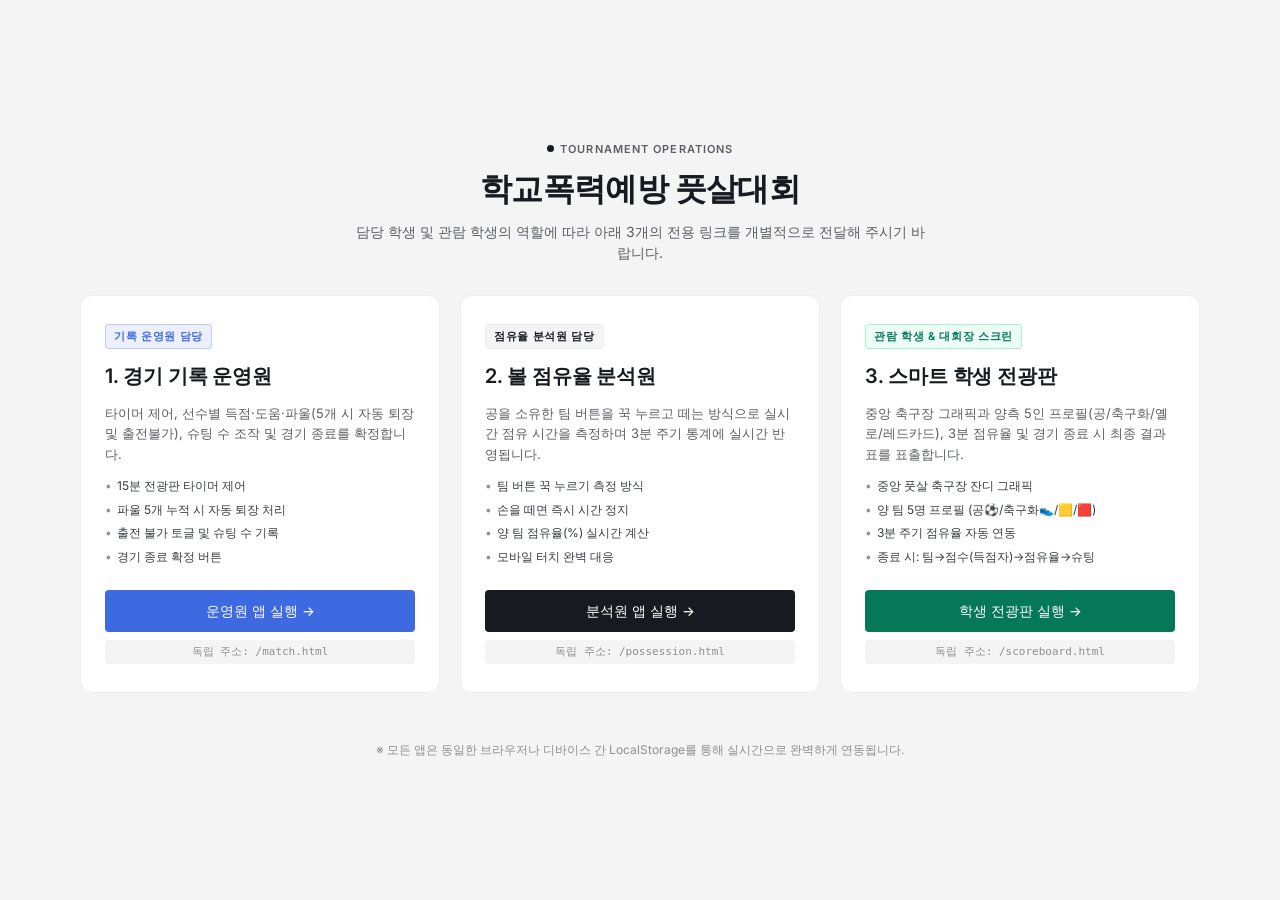
==== index.html @ 3877da29 "feat: 학생 전광판(중앙 축구장, 5인 프로필, 공/축구화/옐로/레드카드, 3분 점유율, 경기종료 순서별 결과표) 및 운영판 퇴장/출전불가/슈팅 구현" ====
<!DOCTYPE html>
<html lang="ko">
<head>
  <meta charset="UTF-8">
  <meta name="viewport" content="width=device-width, initial-scale=1.0, maximum-scale=1.0, user-scalable=no">
  <title>학교폭력예방 풋살대회 | 운영 포털</title>
  <meta name="description" content="학교폭력예방 풋살대회 운영 포털 - 경기 기록 운영원, 볼 점유율 분석원, 학생 전광판">
  <link rel="preconnect" href="https://fonts.googleapis.com">
  <link rel="preconnect" href="https://fonts.gstatic.com" crossorigin>
  <link href="https://fonts.googleapis.com/css2?family=Inter:wght@400;500;600;700&display=swap" rel="stylesheet">
  <style>
    :root {
      --tesla-white: #ffffff;
      --tesla-light-ash: #f4f4f4;
      --tesla-cloud-gray: #eeeeee;
      --tesla-pale-silver: #d0d1d2;
      --tesla-silver-fog: #8e8e8e;
      --tesla-pewter: #5c5e62;
      --tesla-graphite: #393c41;
      --tesla-carbon-dark: #171a20;
      --tesla-blue: #3e6ae1;
      --tesla-blue-hover: #2e55bd;
      --font-sans: 'Inter', -apple-system, BlinkMacSystemFont, "Segoe UI", Roboto, sans-serif;
      --radius-btn: 4px;
      --radius-panel: 12px;
      --tesla-transition: all 0.33s cubic-bezier(0.5, 0, 0, 0.75);
    }

    *, *::before, *::after {
      box-sizing: border-box;
      margin: 0;
      padding: 0;
    }

    body {
      font-family: var(--font-sans);
      background-color: var(--tesla-light-ash);
      color: var(--tesla-graphite);
      min-height: 100vh;
      display: flex;
      flex-direction: column;
      align-items: center;
      justify-content: center;
      padding: 1.5rem;
      line-height: 1.5;
    }

    .portal-container {
      width: 100%;
      max-width: 1120px;
      display: flex;
      flex-direction: column;
      gap: 2rem;
    }

    .portal-header {
      text-align: center;
      display: flex;
      flex-direction: column;
      align-items: center;
      gap: 0.5rem;
    }

    .brand-badge {
      display: inline-flex;
      align-items: center;
      gap: 0.4rem;
      font-size: 11px;
      font-weight: 600;
      letter-spacing: 0.1em;
      color: var(--tesla-pewter);
      text-transform: uppercase;
    }

    .live-dot {
      width: 7px;
      height: 7px;
      border-radius: 50%;
      background-color: var(--tesla-carbon-dark);
    }

    .portal-title {
      font-size: 32px;
      font-weight: 600;
      color: var(--tesla-carbon-dark);
      letter-spacing: -0.02em;
    }

    .portal-subtitle {
      font-size: 14px;
      color: var(--tesla-pewter);
      max-width: 580px;
    }

    /* 3단 독립 앱 선택 카드 그리드 */
    .app-cards-grid {
      display: grid;
      grid-template-columns: repeat(3, 1fr);
      gap: 1.25rem;
    }

    @media (max-width: 900px) {
      .app-cards-grid {
        grid-template-columns: 1fr;
        gap: 1rem;
      }
    }

    .app-card {
      background: var(--tesla-white);
      border: 1px solid var(--tesla-cloud-gray);
      border-radius: var(--radius-panel);
      padding: 1.75rem 1.5rem;
      display: flex;
      flex-direction: column;
      justify-content: space-between;
      gap: 1.5rem;
      text-decoration: none;
      color: inherit;
      transition: var(--tesla-transition);
    }

    .app-card:hover {
      border-color: var(--tesla-pale-silver);
      transform: translateY(-3px);
      box-shadow: 0 10px 24px rgba(0, 0, 0, 0.05);
    }

    .app-card-top {
      display: flex;
      flex-direction: column;
      gap: 0.75rem;
    }

    .app-role-pill {
      align-self: flex-start;
      font-size: 11px;
      font-weight: 600;
      letter-spacing: 0.06em;
      padding: 3px 8px;
      border-radius: var(--radius-btn);
      text-transform: uppercase;
    }

    .card-match .app-role-pill {
      background: rgba(62, 106, 225, 0.1);
      color: var(--tesla-blue);
      border: 1px solid rgba(62, 106, 225, 0.25);
    }

    .card-possession .app-role-pill {
      background: var(--tesla-light-ash);
      color: var(--tesla-carbon-dark);
      border: 1px solid var(--tesla-cloud-gray);
    }

    .card-scoreboard .app-role-pill {
      background: #ecfdf5;
      color: #047857;
      border: 1px solid #a7f3d0;
    }

    .app-card-title {
      font-size: 20px;
      font-weight: 600;
      color: var(--tesla-carbon-dark);
      letter-spacing: -0.01em;
    }

    .app-card-desc {
      font-size: 13px;
      color: var(--tesla-pewter);
      line-height: 1.6;
    }

    .app-features-list {
      list-style: none;
      display: flex;
      flex-direction: column;
      gap: 0.35rem;
      font-size: 12px;
      color: var(--tesla-graphite);
    }

    .app-features-list li::before {
      content: "•";
      color: var(--tesla-silver-fog);
      display: inline-block;
      width: 1em;
    }

    .app-card-bottom {
      display: flex;
      flex-direction: column;
      gap: 0.5rem;
    }

    .btn-enter-app {
      width: 100%;
      height: 42px;
      display: flex;
      align-items: center;
      justify-content: center;
      gap: 0.4rem;
      border-radius: var(--radius-btn);
      font-size: 13.5px;
      font-weight: 500;
      transition: var(--tesla-transition);
      cursor: pointer;
    }

    .card-match .btn-enter-app {
      background: var(--tesla-blue);
      color: var(--tesla-white);
    }
    .card-match:hover .btn-enter-app { background: var(--tesla-blue-hover); }

    .card-possession .btn-enter-app {
      background: var(--tesla-carbon-dark);
      color: var(--tesla-white);
    }
    .card-possession:hover .btn-enter-app { background: #000000; }

    .card-scoreboard .btn-enter-app {
      background: #047857;
      color: var(--tesla-white);
    }
    .card-scoreboard:hover .btn-enter-app { background: #065f46; }

    .url-chip {
      font-size: 11px;
      font-family: monospace;
      color: var(--tesla-silver-fog);
      text-align: center;
      background: var(--tesla-light-ash);
      padding: 4px 8px;
      border-radius: var(--radius-btn);
    }

    .portal-footer {
      text-align: center;
      font-size: 12px;
      color: var(--tesla-silver-fog);
      margin-top: 1rem;
    }
  </style>
</head>
<body>
  <div class="portal-container">
    <header class="portal-header">
      <div class="brand-badge">
        <span class="live-dot"></span>
        <span>TOURNAMENT OPERATIONS</span>
      </div>
      <h1 class="portal-title">학교폭력예방 풋살대회</h1>
      <p class="portal-subtitle">담당 학생 및 관람 학생의 역할에 따라 아래 3개의 전용 링크를 개별적으로 전달해 주시기 바랍니다.</p>
    </header>

    <main class="app-cards-grid">
      <!-- 1. 경기 기록 운영원 앱 -->
      <a href="match.html" class="app-card card-match">
        <div class="app-card-top">
          <span class="app-role-pill">기록 운영원 담당</span>
          <h2 class="app-card-title">1. 경기 기록 운영원</h2>
          <p class="app-card-desc">타이머 제어, 선수별 득점·도움·파울(5개 시 자동 퇴장 및 출전불가), 슈팅 수 조작 및 경기 종료를 확정합니다.</p>
          <ul class="app-features-list">
            <li>15분 전광판 타이머 제어</li>
            <li>파울 5개 누적 시 자동 퇴장 처리</li>
            <li>출전 불가 토글 및 슈팅 수 기록</li>
            <li>경기 종료 확정 버튼</li>
          </ul>
        </div>
        <div class="app-card-bottom">
          <div class="btn-enter-app">운영원 앱 실행 →</div>
          <span class="url-chip">독립 주소: /match.html</span>
        </div>
      </a>

      <!-- 2. 볼 점유율 분석원 앱 -->
      <a href="possession.html" class="app-card card-possession">
        <div class="app-card-top">
          <span class="app-role-pill">점유율 분석원 담당</span>
          <h2 class="app-card-title">2. 볼 점유율 분석원</h2>
          <p class="app-card-desc">공을 소유한 팀 버튼을 꾹 누르고 떼는 방식으로 실시간 점유 시간을 측정하며 3분 주기 통계에 실시간 반영됩니다.</p>
          <ul class="app-features-list">
            <li>팀 버튼 꾹 누르기 측정 방식</li>
            <li>손을 떼면 즉시 시간 정지</li>
            <li>양 팀 점유율(%) 실시간 계산</li>
            <li>모바일 터치 완벽 대응</li>
          </ul>
        </div>
        <div class="app-card-bottom">
          <div class="btn-enter-app">분석원 앱 실행 →</div>
          <span class="url-chip">독립 주소: /possession.html</span>
        </div>
      </a>

      <!-- 3. 스마트 학생 전광판 (신규!) -->
      <a href="scoreboard.html" class="app-card card-scoreboard">
        <div class="app-card-top">
          <span class="app-role-pill">관람 학생 & 대회장 스크린</span>
          <h2 class="app-card-title">3. 스마트 학생 전광판</h2>
          <p class="app-card-desc">중앙 축구장 그래픽과 양측 5인 프로필(공/축구화/옐로/레드카드), 3분 점유율 및 경기 종료 시 최종 결과표를 표출합니다.</p>
          <ul class="app-features-list">
            <li>중앙 풋살 축구장 잔디 그래픽</li>
            <li>양 팀 5명 프로필 (공⚽/축구화👟/🟨/🟥)</li>
            <li>3분 주기 점유율 자동 연동</li>
            <li>종료 시: 팀→점수(득점자)→점유율→슈팅</li>
          </ul>
        </div>
        <div class="app-card-bottom">
          <div class="btn-enter-app">학생 전광판 실행 →</div>
          <span class="url-chip">독립 주소: /scoreboard.html</span>
        </div>
      </a>
    </main>

    <footer class="portal-footer">
      <p>※ 모든 앱은 동일한 브라우저나 디바이스 간 LocalStorage를 통해 실시간으로 완벽하게 연동됩니다.</p>
    </footer>
  </div>
</body>
</html>
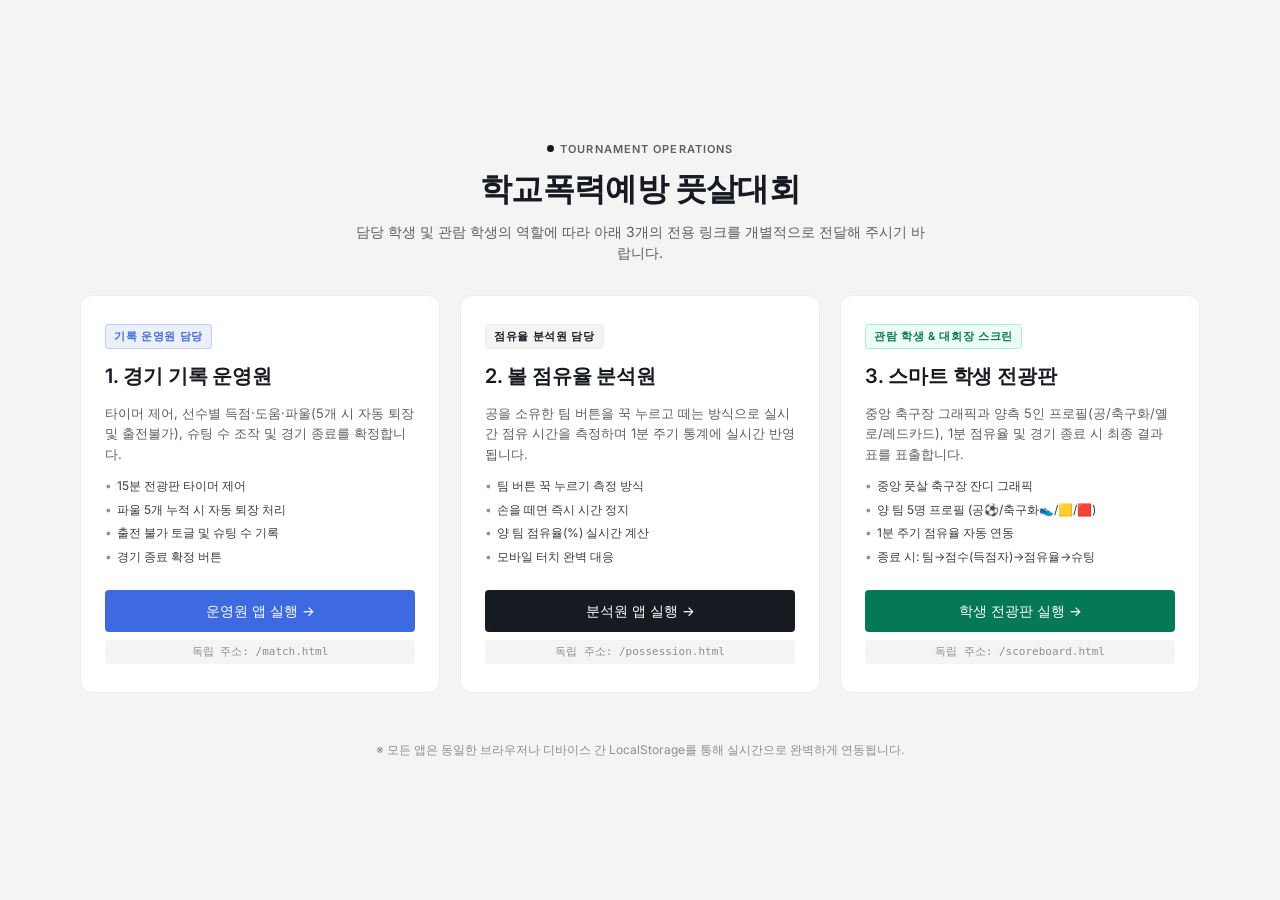
==== commit 5548d3cb: "feat: real-time 3-way synchronization via BroadcastChannel & 1-minute interval possession" ====
--- a/index.html
+++ b/index.html
@@ -281,7 +281,7 @@
         <div class="app-card-top">
           <span class="app-role-pill">점유율 분석원 담당</span>
           <h2 class="app-card-title">2. 볼 점유율 분석원</h2>
-          <p class="app-card-desc">공을 소유한 팀 버튼을 꾹 누르고 떼는 방식으로 실시간 점유 시간을 측정하며 3분 주기 통계에 실시간 반영됩니다.</p>
+          <p class="app-card-desc">공을 소유한 팀 버튼을 꾹 누르고 떼는 방식으로 실시간 점유 시간을 측정하며 1분 주기 통계에 실시간 반영됩니다.</p>
           <ul class="app-features-list">
             <li>팀 버튼 꾹 누르기 측정 방식</li>
             <li>손을 떼면 즉시 시간 정지</li>
@@ -300,11 +300,11 @@
         <div class="app-card-top">
           <span class="app-role-pill">관람 학생 & 대회장 스크린</span>
           <h2 class="app-card-title">3. 스마트 학생 전광판</h2>
-          <p class="app-card-desc">중앙 축구장 그래픽과 양측 5인 프로필(공/축구화/옐로/레드카드), 3분 점유율 및 경기 종료 시 최종 결과표를 표출합니다.</p>
+          <p class="app-card-desc">중앙 축구장 그래픽과 양측 5인 프로필(공/축구화/옐로/레드카드), 1분 점유율 및 경기 종료 시 최종 결과표를 표출합니다.</p>
           <ul class="app-features-list">
             <li>중앙 풋살 축구장 잔디 그래픽</li>
             <li>양 팀 5명 프로필 (공⚽/축구화👟/🟨/🟥)</li>
-            <li>3분 주기 점유율 자동 연동</li>
+            <li>1분 주기 점유율 자동 연동</li>
             <li>종료 시: 팀→점수(득점자)→점유율→슈팅</li>
           </ul>
         </div>
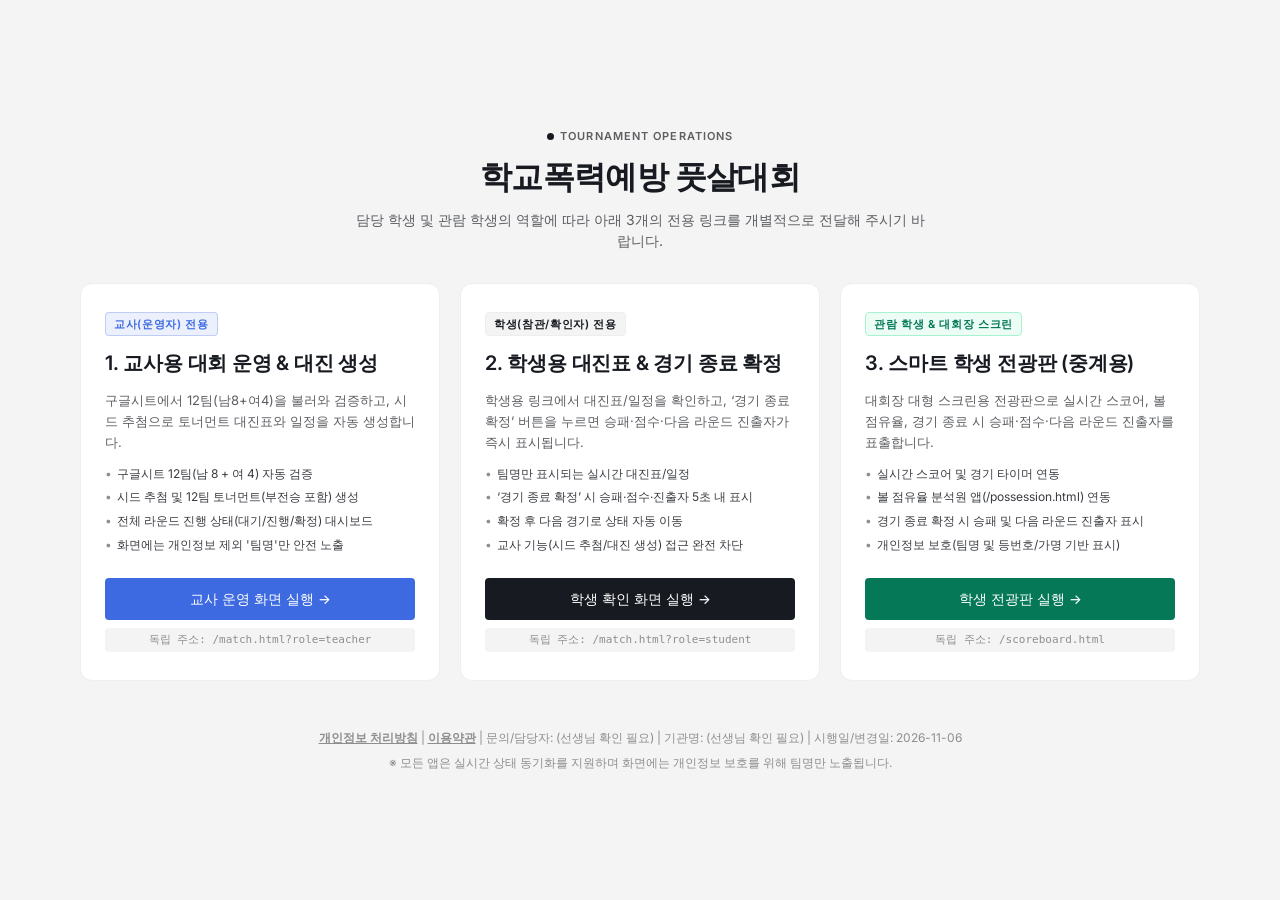
==== commit 288efd23: "feat: 12팀(남8+여4) 토너먼트 대진/일정 자동 생성 및 경기 종료 확정(승패·점수·다음 라운드 진출자) 기능 추가" ====
--- a/index.html
+++ b/index.html
@@ -257,55 +257,55 @@
     </header>
 
     <main class="app-cards-grid">
-      <!-- 1. 경기 기록 운영원 앱 -->
-      <a href="match.html" class="app-card card-match">
+      <!-- 1. 교사용 대회 운영 콘솔 -->
+      <a href="match.html?role=teacher" class="app-card card-match">
         <div class="app-card-top">
-          <span class="app-role-pill">기록 운영원 담당</span>
-          <h2 class="app-card-title">1. 경기 기록 운영원</h2>
-          <p class="app-card-desc">타이머 제어, 선수별 득점·도움·파울(5개 시 자동 퇴장 및 출전불가), 슈팅 수 조작 및 경기 종료를 확정합니다.</p>
+          <span class="app-role-pill">교사(운영자) 전용</span>
+          <h2 class="app-card-title">1. 교사용 대회 운영 &amp; 대진 생성</h2>
+          <p class="app-card-desc">구글시트에서 12팀(남8+여4)을 불러와 검증하고, 시드 추첨으로 토너먼트 대진표와 일정을 자동 생성합니다.</p>
           <ul class="app-features-list">
-            <li>15분 전광판 타이머 제어</li>
-            <li>파울 5개 누적 시 자동 퇴장 처리</li>
-            <li>출전 불가 토글 및 슈팅 수 기록</li>
-            <li>경기 종료 확정 버튼</li>
+            <li>구글시트 12팀(남 8 + 여 4) 자동 검증</li>
+            <li>시드 추첨 및 12팀 토너먼트(부전승 포함) 생성</li>
+            <li>전체 라운드 진행 상태(대기/진행/확정) 대시보드</li>
+            <li>화면에는 개인정보 제외 '팀명'만 안전 노출</li>
           </ul>
         </div>
         <div class="app-card-bottom">
-          <div class="btn-enter-app">운영원 앱 실행 →</div>
-          <span class="url-chip">독립 주소: /match.html</span>
+          <div class="btn-enter-app">교사 운영 화면 실행 →</div>
+          <span class="url-chip">독립 주소: /match.html?role=teacher</span>
         </div>
       </a>
 
-      <!-- 2. 볼 점유율 분석원 앱 -->
-      <a href="possession.html" class="app-card card-possession">
+      <!-- 2. 학생용 결과 확인 & 경기 종료 확정 링크 -->
+      <a href="match.html?role=student" class="app-card card-possession">
         <div class="app-card-top">
-          <span class="app-role-pill">점유율 분석원 담당</span>
-          <h2 class="app-card-title">2. 볼 점유율 분석원</h2>
-          <p class="app-card-desc">공을 소유한 팀 버튼을 꾹 누르고 떼는 방식으로 실시간 점유 시간을 측정하며 1분 주기 통계에 실시간 반영됩니다.</p>
+          <span class="app-role-pill">학생(참관/확인자) 전용</span>
+          <h2 class="app-card-title">2. 학생용 대진표 &amp; 경기 종료 확정</h2>
+          <p class="app-card-desc">학생용 링크에서 대진표/일정을 확인하고, ‘경기 종료 확정’ 버튼을 누르면 승패·점수·다음 라운드 진출자가 즉시 표시됩니다.</p>
           <ul class="app-features-list">
-            <li>팀 버튼 꾹 누르기 측정 방식</li>
-            <li>손을 떼면 즉시 시간 정지</li>
-            <li>양 팀 점유율(%) 실시간 계산</li>
-            <li>모바일 터치 완벽 대응</li>
+            <li>팀명만 표시되는 실시간 대진표/일정</li>
+            <li>‘경기 종료 확정’ 시 승패·점수·진출자 5초 내 표시</li>
+            <li>확정 후 다음 경기로 상태 자동 이동</li>
+            <li>교사 기능(시드 추첨/대진 생성) 접근 완전 차단</li>
           </ul>
         </div>
         <div class="app-card-bottom">
-          <div class="btn-enter-app">분석원 앱 실행 →</div>
-          <span class="url-chip">독립 주소: /possession.html</span>
+          <div class="btn-enter-app">학생 확인 화면 실행 →</div>
+          <span class="url-chip">독립 주소: /match.html?role=student</span>
         </div>
       </a>
 
-      <!-- 3. 스마트 학생 전광판 (신규!) -->
+      <!-- 3. 스마트 학생 전광판 -->
       <a href="scoreboard.html" class="app-card card-scoreboard">
         <div class="app-card-top">
-          <span class="app-role-pill">관람 학생 & 대회장 스크린</span>
-          <h2 class="app-card-title">3. 스마트 학생 전광판</h2>
-          <p class="app-card-desc">중앙 축구장 그래픽과 양측 5인 프로필(공/축구화/옐로/레드카드), 1분 점유율 및 경기 종료 시 최종 결과표를 표출합니다.</p>
+          <span class="app-role-pill">관람 학생 &amp; 대회장 스크린</span>
+          <h2 class="app-card-title">3. 스마트 학생 전광판 (중계용)</h2>
+          <p class="app-card-desc">대회장 대형 스크린용 전광판으로 실시간 스코어, 볼 점유율, 경기 종료 시 승패·점수·다음 라운드 진출자를 표출합니다.</p>
           <ul class="app-features-list">
-            <li>중앙 풋살 축구장 잔디 그래픽</li>
-            <li>양 팀 5명 프로필 (공⚽/축구화👟/🟨/🟥)</li>
-            <li>1분 주기 점유율 자동 연동</li>
-            <li>종료 시: 팀→점수(득점자)→점유율→슈팅</li>
+            <li>실시간 스코어 및 경기 타이머 연동</li>
+            <li>볼 점유율 분석원 앱(/possession.html) 연동</li>
+            <li>경기 종료 확정 시 승패 및 다음 라운드 진출자 표시</li>
+            <li>개인정보 보호(팀명 및 등번호/가명 기반 표시)</li>
           </ul>
         </div>
         <div class="app-card-bottom">
@@ -316,7 +316,14 @@
     </main>
 
     <footer class="portal-footer">
-      <p>※ 모든 앱은 동일한 브라우저나 디바이스 간 LocalStorage를 통해 실시간으로 완벽하게 연동됩니다.</p>
+      <div style="margin-bottom: 0.4rem;">
+        <a href="PRIVACY_POLICY.md" style="color:inherit; font-weight:600;">개인정보 처리방침</a> |
+        <a href="TERMS_OF_SERVICE.md" style="color:inherit; font-weight:600;">이용약관</a> |
+        <span>문의/담당자: (선생님 확인 필요)</span> |
+        <span>기관명: (선생님 확인 필요)</span> |
+        <span>시행일/변경일: 2026-11-06</span>
+      </div>
+      <p>※ 모든 앱은 실시간 상태 동기화를 지원하며 화면에는 개인정보 보호를 위해 팀명만 노출됩니다.</p>
     </footer>
   </div>
 </body>
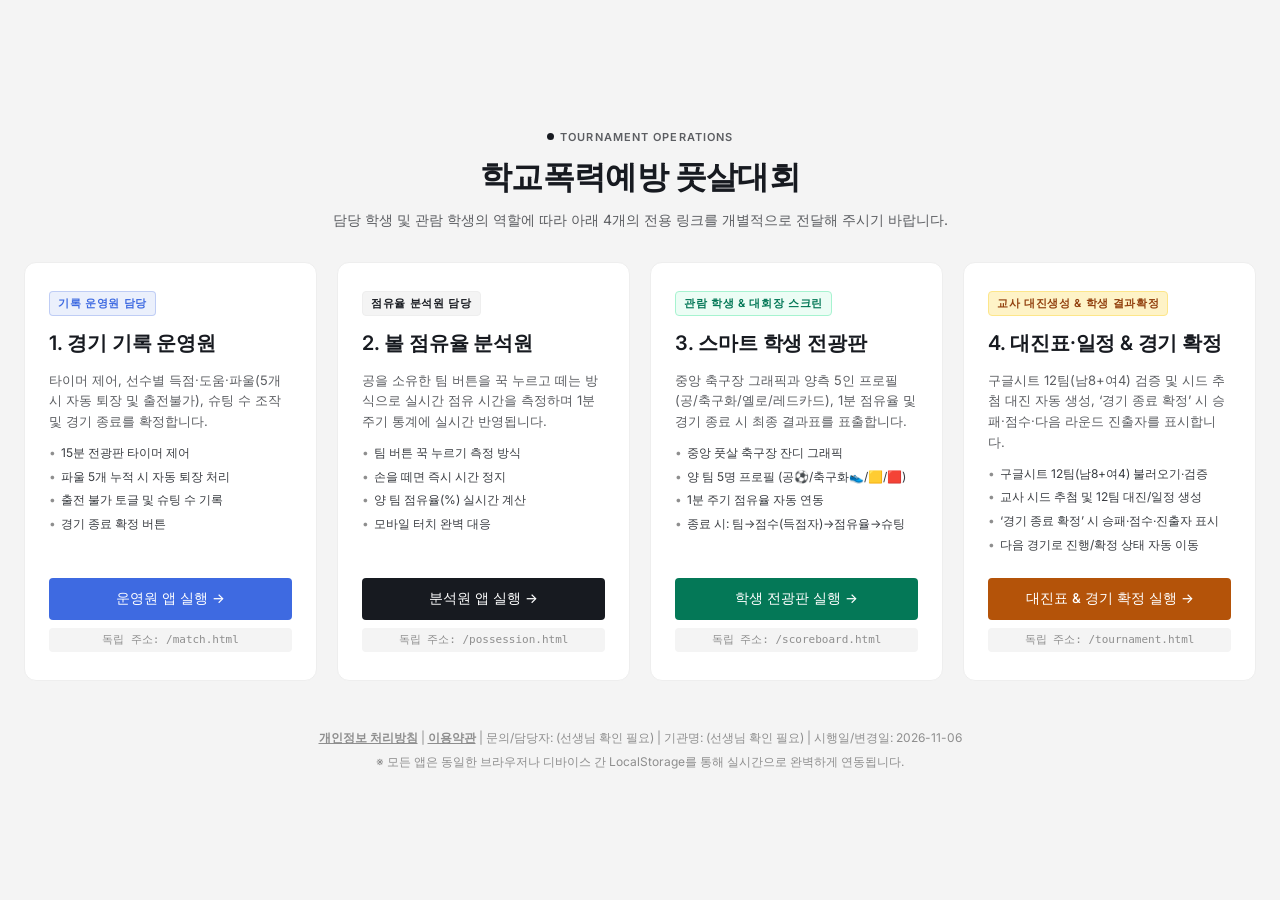
==== commit f2d5ed24: "feat: 기존 3개 앱 원본 유지 및 신규 대진표·일정/경기 확정 페이지(tournament.html) 별도 추가" ====
--- a/index.html
+++ b/index.html
@@ -4,7 +4,7 @@
   <meta charset="UTF-8">
   <meta name="viewport" content="width=device-width, initial-scale=1.0, maximum-scale=1.0, user-scalable=no">
   <title>학교폭력예방 풋살대회 | 운영 포털</title>
-  <meta name="description" content="학교폭력예방 풋살대회 운영 포털 - 경기 기록 운영원, 볼 점유율 분석원, 학생 전광판">
+  <meta name="description" content="학교폭력예방 풋살대회 운영 포털 - 경기 기록 운영원, 볼 점유율 분석원, 학생 전광판, 토너먼트 대진표·일정 및 경기 확정">
   <link rel="preconnect" href="https://fonts.googleapis.com">
   <link rel="preconnect" href="https://fonts.gstatic.com" crossorigin>
   <link href="https://fonts.googleapis.com/css2?family=Inter:wght@400;500;600;700&display=swap" rel="stylesheet">
@@ -47,7 +47,7 @@
 
     .portal-container {
       width: 100%;
-      max-width: 1120px;
+      max-width: 1280px;
       display: flex;
       flex-direction: column;
       gap: 2rem;
@@ -89,17 +89,23 @@
     .portal-subtitle {
       font-size: 14px;
       color: var(--tesla-pewter);
-      max-width: 580px;
-    }
-
-    /* 3단 독립 앱 선택 카드 그리드 */
+      max-width: 640px;
+    }
+
+    /* 4단 독립 앱 선택 카드 그리드 */
     .app-cards-grid {
       display: grid;
-      grid-template-columns: repeat(3, 1fr);
+      grid-template-columns: repeat(4, 1fr);
       gap: 1.25rem;
     }
 
-    @media (max-width: 900px) {
+    @media (max-width: 1100px) {
+      .app-cards-grid {
+        grid-template-columns: repeat(2, 1fr);
+      }
+    }
+
+    @media (max-width: 680px) {
       .app-cards-grid {
         grid-template-columns: 1fr;
         gap: 1rem;
@@ -160,6 +166,12 @@
       border: 1px solid #a7f3d0;
     }
 
+    .card-tournament .app-role-pill {
+      background: #fef3c7;
+      color: #92400e;
+      border: 1px solid #fde68a;
+    }
+
     .app-card-title {
       font-size: 20px;
       font-weight: 600;
@@ -226,6 +238,12 @@
       color: var(--tesla-white);
     }
     .card-scoreboard:hover .btn-enter-app { background: #065f46; }
+
+    .card-tournament .btn-enter-app {
+      background: #b45309;
+      color: var(--tesla-white);
+    }
+    .card-tournament:hover .btn-enter-app { background: #92400e; }
 
     .url-chip {
       font-size: 11px;
@@ -253,64 +271,83 @@
         <span>TOURNAMENT OPERATIONS</span>
       </div>
       <h1 class="portal-title">학교폭력예방 풋살대회</h1>
-      <p class="portal-subtitle">담당 학생 및 관람 학생의 역할에 따라 아래 3개의 전용 링크를 개별적으로 전달해 주시기 바랍니다.</p>
+      <p class="portal-subtitle">담당 학생 및 관람 학생의 역할에 따라 아래 4개의 전용 링크를 개별적으로 전달해 주시기 바랍니다.</p>
     </header>
 
     <main class="app-cards-grid">
-      <!-- 1. 교사용 대회 운영 콘솔 -->
-      <a href="match.html?role=teacher" class="app-card card-match">
+      <!-- 1. 경기 기록 운영원 앱 (기존 그대로 유지) -->
+      <a href="match.html" class="app-card card-match">
         <div class="app-card-top">
-          <span class="app-role-pill">교사(운영자) 전용</span>
-          <h2 class="app-card-title">1. 교사용 대회 운영 &amp; 대진 생성</h2>
-          <p class="app-card-desc">구글시트에서 12팀(남8+여4)을 불러와 검증하고, 시드 추첨으로 토너먼트 대진표와 일정을 자동 생성합니다.</p>
+          <span class="app-role-pill">기록 운영원 담당</span>
+          <h2 class="app-card-title">1. 경기 기록 운영원</h2>
+          <p class="app-card-desc">타이머 제어, 선수별 득점·도움·파울(5개 시 자동 퇴장 및 출전불가), 슈팅 수 조작 및 경기 종료를 확정합니다.</p>
           <ul class="app-features-list">
-            <li>구글시트 12팀(남 8 + 여 4) 자동 검증</li>
-            <li>시드 추첨 및 12팀 토너먼트(부전승 포함) 생성</li>
-            <li>전체 라운드 진행 상태(대기/진행/확정) 대시보드</li>
-            <li>화면에는 개인정보 제외 '팀명'만 안전 노출</li>
+            <li>15분 전광판 타이머 제어</li>
+            <li>파울 5개 누적 시 자동 퇴장 처리</li>
+            <li>출전 불가 토글 및 슈팅 수 기록</li>
+            <li>경기 종료 확정 버튼</li>
           </ul>
         </div>
         <div class="app-card-bottom">
-          <div class="btn-enter-app">교사 운영 화면 실행 →</div>
-          <span class="url-chip">독립 주소: /match.html?role=teacher</span>
+          <div class="btn-enter-app">운영원 앱 실행 →</div>
+          <span class="url-chip">독립 주소: /match.html</span>
         </div>
       </a>
 
-      <!-- 2. 학생용 결과 확인 & 경기 종료 확정 링크 -->
-      <a href="match.html?role=student" class="app-card card-possession">
+      <!-- 2. 볼 점유율 분석원 앱 (기존 그대로 유지) -->
+      <a href="possession.html" class="app-card card-possession">
         <div class="app-card-top">
-          <span class="app-role-pill">학생(참관/확인자) 전용</span>
-          <h2 class="app-card-title">2. 학생용 대진표 &amp; 경기 종료 확정</h2>
-          <p class="app-card-desc">학생용 링크에서 대진표/일정을 확인하고, ‘경기 종료 확정’ 버튼을 누르면 승패·점수·다음 라운드 진출자가 즉시 표시됩니다.</p>
+          <span class="app-role-pill">점유율 분석원 담당</span>
+          <h2 class="app-card-title">2. 볼 점유율 분석원</h2>
+          <p class="app-card-desc">공을 소유한 팀 버튼을 꾹 누르고 떼는 방식으로 실시간 점유 시간을 측정하며 1분 주기 통계에 실시간 반영됩니다.</p>
           <ul class="app-features-list">
-            <li>팀명만 표시되는 실시간 대진표/일정</li>
-            <li>‘경기 종료 확정’ 시 승패·점수·진출자 5초 내 표시</li>
-            <li>확정 후 다음 경기로 상태 자동 이동</li>
-            <li>교사 기능(시드 추첨/대진 생성) 접근 완전 차단</li>
+            <li>팀 버튼 꾹 누르기 측정 방식</li>
+            <li>손을 떼면 즉시 시간 정지</li>
+            <li>양 팀 점유율(%) 실시간 계산</li>
+            <li>모바일 터치 완벽 대응</li>
           </ul>
         </div>
         <div class="app-card-bottom">
-          <div class="btn-enter-app">학생 확인 화면 실행 →</div>
-          <span class="url-chip">독립 주소: /match.html?role=student</span>
+          <div class="btn-enter-app">분석원 앱 실행 →</div>
+          <span class="url-chip">독립 주소: /possession.html</span>
         </div>
       </a>
 
-      <!-- 3. 스마트 학생 전광판 -->
+      <!-- 3. 스마트 학생 전광판 (기존 그대로 유지) -->
       <a href="scoreboard.html" class="app-card card-scoreboard">
         <div class="app-card-top">
           <span class="app-role-pill">관람 학생 &amp; 대회장 스크린</span>
-          <h2 class="app-card-title">3. 스마트 학생 전광판 (중계용)</h2>
-          <p class="app-card-desc">대회장 대형 스크린용 전광판으로 실시간 스코어, 볼 점유율, 경기 종료 시 승패·점수·다음 라운드 진출자를 표출합니다.</p>
+          <h2 class="app-card-title">3. 스마트 학생 전광판</h2>
+          <p class="app-card-desc">중앙 축구장 그래픽과 양측 5인 프로필(공/축구화/옐로/레드카드), 1분 점유율 및 경기 종료 시 최종 결과표를 표출합니다.</p>
           <ul class="app-features-list">
-            <li>실시간 스코어 및 경기 타이머 연동</li>
-            <li>볼 점유율 분석원 앱(/possession.html) 연동</li>
-            <li>경기 종료 확정 시 승패 및 다음 라운드 진출자 표시</li>
-            <li>개인정보 보호(팀명 및 등번호/가명 기반 표시)</li>
+            <li>중앙 풋살 축구장 잔디 그래픽</li>
+            <li>양 팀 5명 프로필 (공⚽/축구화👟/🟨/🟥)</li>
+            <li>1분 주기 점유율 자동 연동</li>
+            <li>종료 시: 팀→점수(득점자)→점유율→슈팅</li>
           </ul>
         </div>
         <div class="app-card-bottom">
           <div class="btn-enter-app">학생 전광판 실행 →</div>
           <span class="url-chip">독립 주소: /scoreboard.html</span>
+        </div>
+      </a>
+
+      <!-- 4. 토너먼트 대진표·일정 자동 생성 & 경기 결과 확정 (신규 추가!) -->
+      <a href="tournament.html" class="app-card card-tournament">
+        <div class="app-card-top">
+          <span class="app-role-pill">교사 대진생성 &amp; 학생 결과확정</span>
+          <h2 class="app-card-title">4. 대진표·일정 &amp; 경기 확정</h2>
+          <p class="app-card-desc">구글시트 12팀(남8+여4) 검증 및 시드 추첨 대진 자동 생성, ‘경기 종료 확정’ 시 승패·점수·다음 라운드 진출자를 표시합니다.</p>
+          <ul class="app-features-list">
+            <li>구글시트 12팀(남8+여4) 불러오기·검증</li>
+            <li>교사 시드 추첨 및 12팀 대진/일정 생성</li>
+            <li>‘경기 종료 확정’ 시 승패·점수·진출자 표시</li>
+            <li>다음 경기로 진행/확정 상태 자동 이동</li>
+          </ul>
+        </div>
+        <div class="app-card-bottom">
+          <div class="btn-enter-app">대진표 &amp; 경기 확정 실행 →</div>
+          <span class="url-chip">독립 주소: /tournament.html</span>
         </div>
       </a>
     </main>
@@ -323,7 +360,7 @@
         <span>기관명: (선생님 확인 필요)</span> |
         <span>시행일/변경일: 2026-11-06</span>
       </div>
-      <p>※ 모든 앱은 실시간 상태 동기화를 지원하며 화면에는 개인정보 보호를 위해 팀명만 노출됩니다.</p>
+      <p>※ 모든 앱은 동일한 브라우저나 디바이스 간 LocalStorage를 통해 실시간으로 완벽하게 연동됩니다.</p>
     </footer>
   </div>
 </body>
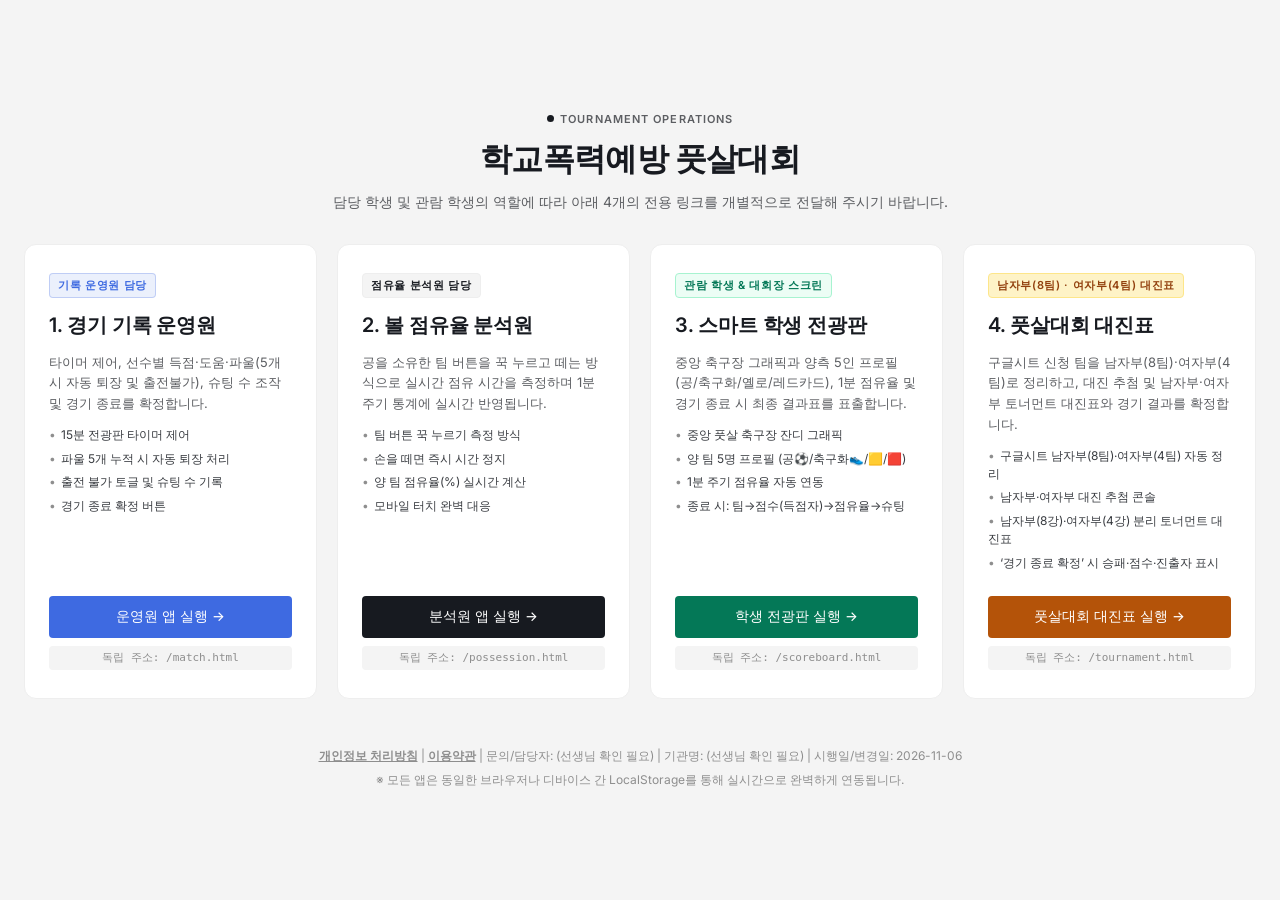
==== commit bb478b51: "feat: 앱 이름 '풋살대회 대진표' 변경, 구글시트 남(8팀)·여(4팀) 정리 보드 및 남·여 분리 토너먼트 대진표 적용" ====
--- a/index.html
+++ b/index.html
@@ -332,21 +332,21 @@
         </div>
       </a>
 
-      <!-- 4. 토너먼트 대진표·일정 자동 생성 & 경기 결과 확정 (신규 추가!) -->
+      <!-- 4. 풋살대회 대진표 (신규 추가!) -->
       <a href="tournament.html" class="app-card card-tournament">
         <div class="app-card-top">
-          <span class="app-role-pill">교사 대진생성 &amp; 학생 결과확정</span>
-          <h2 class="app-card-title">4. 대진표·일정 &amp; 경기 확정</h2>
-          <p class="app-card-desc">구글시트 12팀(남8+여4) 검증 및 시드 추첨 대진 자동 생성, ‘경기 종료 확정’ 시 승패·점수·다음 라운드 진출자를 표시합니다.</p>
+          <span class="app-role-pill">남자부(8팀) · 여자부(4팀) 대진표</span>
+          <h2 class="app-card-title">4. 풋살대회 대진표</h2>
+          <p class="app-card-desc">구글시트 신청 팀을 남자부(8팀)·여자부(4팀)로 정리하고, 대진 추첨 및 남자부·여자부 토너먼트 대진표와 경기 결과를 확정합니다.</p>
           <ul class="app-features-list">
-            <li>구글시트 12팀(남8+여4) 불러오기·검증</li>
-            <li>교사 시드 추첨 및 12팀 대진/일정 생성</li>
+            <li>구글시트 남자부(8팀)·여자부(4팀) 자동 정리</li>
+            <li>남자부·여자부 대진 추첨 콘솔</li>
+            <li>남자부(8강)·여자부(4강) 분리 토너먼트 대진표</li>
             <li>‘경기 종료 확정’ 시 승패·점수·진출자 표시</li>
-            <li>다음 경기로 진행/확정 상태 자동 이동</li>
           </ul>
         </div>
         <div class="app-card-bottom">
-          <div class="btn-enter-app">대진표 &amp; 경기 확정 실행 →</div>
+          <div class="btn-enter-app">풋살대회 대진표 실행 →</div>
           <span class="url-chip">독립 주소: /tournament.html</span>
         </div>
       </a>
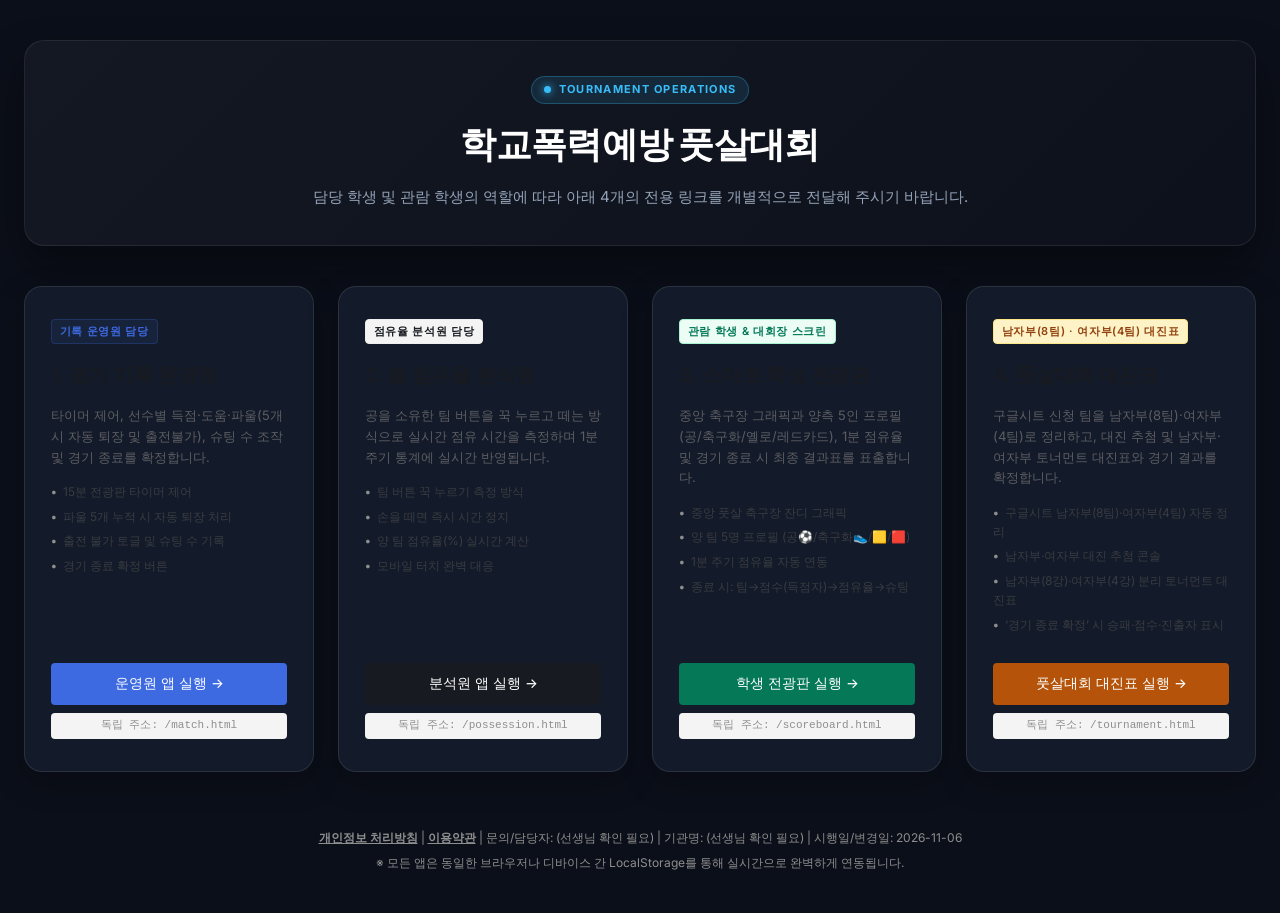
==== commit 9f29167b: "style: apply Impeccable design system to futsal portal and apps" ====
--- a/index.html
+++ b/index.html
@@ -34,23 +34,23 @@
 
     body {
       font-family: var(--font-sans);
-      background-color: var(--tesla-light-ash);
-      color: var(--tesla-graphite);
+      background-color: #0b0f19;
+      color: #e2e8f0;
       min-height: 100vh;
       display: flex;
       flex-direction: column;
       align-items: center;
       justify-content: center;
-      padding: 1.5rem;
-      line-height: 1.5;
+      padding: 2.5rem 1.5rem;
+      line-height: 1.6;
     }
 
     .portal-container {
       width: 100%;
-      max-width: 1280px;
-      display: flex;
-      flex-direction: column;
-      gap: 2rem;
+      max-width: 1360px;
+      display: flex;
+      flex-direction: column;
+      gap: 2.5rem;
     }
 
     .portal-header {
@@ -58,17 +58,26 @@
       display: flex;
       flex-direction: column;
       align-items: center;
-      gap: 0.5rem;
+      gap: 0.75rem;
+      background: linear-gradient(135deg, rgba(255, 255, 255, 0.04) 0%, rgba(255, 255, 255, 0.01) 100%);
+      border: 1px solid rgba(255, 255, 255, 0.08);
+      border-radius: 20px;
+      padding: 2.2rem 1.5rem;
+      box-shadow: 0 20px 40px rgba(0, 0, 0, 0.4);
     }
 
     .brand-badge {
       display: inline-flex;
       align-items: center;
-      gap: 0.4rem;
+      gap: 0.5rem;
       font-size: 11px;
-      font-weight: 600;
-      letter-spacing: 0.1em;
-      color: var(--tesla-pewter);
+      font-weight: 700;
+      letter-spacing: 0.12em;
+      color: #38bdf8;
+      background: rgba(56, 189, 248, 0.12);
+      border: 1px solid rgba(56, 189, 248, 0.28);
+      padding: 4px 12px;
+      border-radius: 999px;
       text-transform: uppercase;
     }
 
@@ -76,30 +85,32 @@
       width: 7px;
       height: 7px;
       border-radius: 50%;
-      background-color: var(--tesla-carbon-dark);
+      background-color: #38bdf8;
+      box-shadow: 0 0 8px #38bdf8;
     }
 
     .portal-title {
-      font-size: 32px;
-      font-weight: 600;
-      color: var(--tesla-carbon-dark);
+      font-size: 36px;
+      font-weight: 800;
+      color: #ffffff;
       letter-spacing: -0.02em;
     }
 
     .portal-subtitle {
-      font-size: 14px;
-      color: var(--tesla-pewter);
-      max-width: 640px;
+      font-size: 15px;
+      color: #94a3b8;
+      max-width: 680px;
+      line-height: 1.6;
     }
 
     /* 4단 독립 앱 선택 카드 그리드 */
     .app-cards-grid {
       display: grid;
       grid-template-columns: repeat(4, 1fr);
-      gap: 1.25rem;
-    }
-
-    @media (max-width: 1100px) {
+      gap: 1.5rem;
+    }
+
+    @media (max-width: 1200px) {
       .app-cards-grid {
         grid-template-columns: repeat(2, 1fr);
       }
@@ -108,34 +119,165 @@
     @media (max-width: 680px) {
       .app-cards-grid {
         grid-template-columns: 1fr;
-        gap: 1rem;
+        gap: 1.25rem;
       }
     }
 
     .app-card {
-      background: var(--tesla-white);
-      border: 1px solid var(--tesla-cloud-gray);
-      border-radius: var(--radius-panel);
-      padding: 1.75rem 1.5rem;
+      background: #131a29;
+      border: 1px solid rgba(255, 255, 255, 0.1);
+      border-radius: 18px;
+      padding: 2rem 1.6rem;
       display: flex;
       flex-direction: column;
       justify-content: space-between;
-      gap: 1.5rem;
+      gap: 1.8rem;
       text-decoration: none;
       color: inherit;
-      transition: var(--tesla-transition);
+      transition: all 0.2s cubic-bezier(0.16, 1, 0.3, 1);
+      box-shadow: 0 10px 30px rgba(0, 0, 0, 0.25);
     }
 
     .app-card:hover {
-      border-color: var(--tesla-pale-silver);
-      transform: translateY(-3px);
-      box-shadow: 0 10px 24px rgba(0, 0, 0, 0.05);
+      border-color: #38bdf8;
+      transform: translateY(-4px);
+      box-shadow: 0 18px 40px rgba(0, 0, 0, 0.45);
     }
 
     .app-card-top {
       display: flex;
       flex-direction: column;
+      gap: 0.9rem;
+    }
+
+    .app-role-pill {
+      align-self: flex-start;
+      font-size: 11px;
+      font-weight: 700;
+      letter-spacing: 0.06em;
+      padding: 4px 10px;
+      border-radius: 6px;
+      text-transform: uppercase;
+    }
+
+    .card-match .app-role-pill {
+      background: rgba(56, 189, 248, 0.15);
+      color: #38bdf8;
+      border: 1px solid rgba(56, 189, 248, 0.3);
+    }
+
+    .card-possession .app-role-pill {
+      background: rgba(148, 163, 184, 0.15);
+      color: #cbd5e1;
+      border: 1px solid rgba(148, 163, 184, 0.3);
+    }
+
+    .card-scoreboard .app-role-pill {
+      background: rgba(16, 185, 129, 0.15);
+      color: #34d399;
+      border: 1px solid rgba(16, 185, 129, 0.3);
+    }
+
+    .card-tournament .app-role-pill {
+      background: rgba(245, 158, 11, 0.15);
+      color: #fbbf24;
+      border: 1px solid rgba(245, 158, 11, 0.3);
+    }
+
+    .app-card-title {
+      font-size: 21px;
+      font-weight: 800;
+      color: #ffffff;
+      letter-spacing: -0.01em;
+    }
+
+    .app-card-desc {
+      font-size: 13.5px;
+      color: #94a3b8;
+      line-height: 1.65;
+    }
+
+    .app-features-list {
+      list-style: none;
+      display: flex;
+      flex-direction: column;
+      gap: 0.45rem;
+      font-size: 12.5px;
+      color: #cbd5e1;
+    }
+
+    .app-features-list li::before {
+      content: "✓";
+      color: #38bdf8;
+      display: inline-block;
+      width: 1.2em;
+      font-weight: bold;
+    }
+
+    .app-card-bottom {
+      display: flex;
+      flex-direction: column;
       gap: 0.75rem;
+    }
+
+    .btn-enter-app {
+      width: 100%;
+      height: 46px;
+      display: flex;
+      align-items: center;
+      justify-content: center;
+      gap: 0.4rem;
+      border-radius: 10px;
+      font-size: 14px;
+      font-weight: 700;
+      transition: all 0.16s ease;
+      cursor: pointer;
+    }
+
+    .card-match .btn-enter-app {
+      background: #2563eb;
+      color: #ffffff;
+    }
+
+    .card-match:hover .btn-enter-app {
+      background: #1d4ed8;
+    }
+
+    .card-possession .btn-enter-app {
+      background: #334155;
+      color: #ffffff;
+    }
+
+    .card-possession:hover .btn-enter-app {
+      background: #1e293b;
+    }
+
+    .card-scoreboard .btn-enter-app {
+      background: #059669;
+      color: #ffffff;
+    }
+
+    .card-scoreboard:hover .btn-enter-app {
+      background: #047857;
+    }
+
+    .card-tournament .btn-enter-app {
+      background: #d97706;
+      color: #ffffff;
+    }
+
+    .card-tournament:hover .btn-enter-app {
+      background: #b45309;
+    }
+
+    .url-chip {
+      font-size: 11px;
+      font-family: 'JetBrains Mono', monospace;
+      color: #64748b;
+      text-align: center;
+      background: rgba(255, 255, 255, 0.04);
+      padding: 5px 8px;
+      border-radius: 6px;
     }
 
     .app-role-pill {
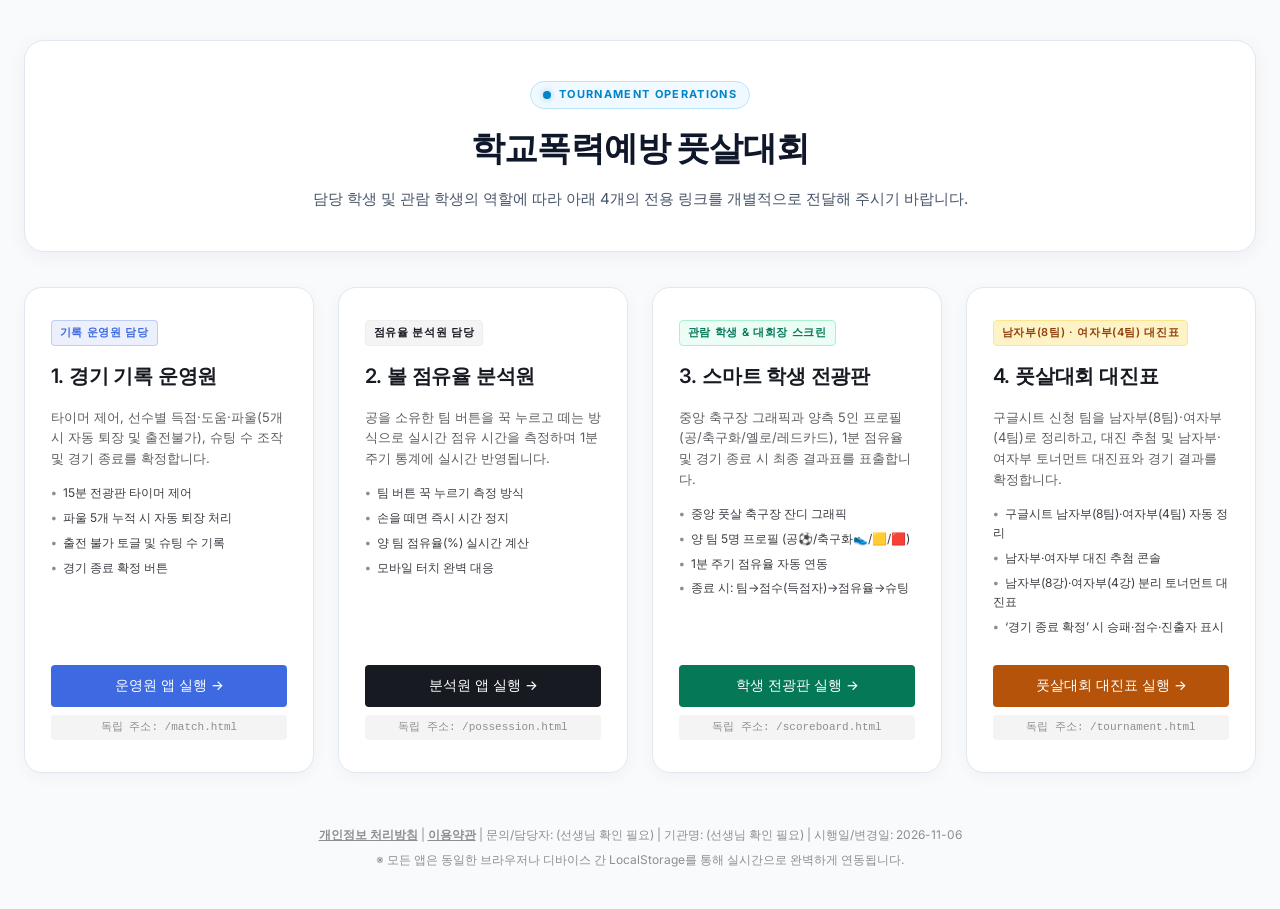
==== commit 4c6078fd: "fix: switch futsal portal to clean white theme and fix volleyball checklist item overlapping" ====
--- a/index.html
+++ b/index.html
@@ -1,5 +1,6 @@
 <!DOCTYPE html>
 <html lang="ko">
+
 <head>
   <meta charset="UTF-8">
   <meta name="viewport" content="width=device-width, initial-scale=1.0, maximum-scale=1.0, user-scalable=no">
@@ -26,7 +27,9 @@
       --tesla-transition: all 0.33s cubic-bezier(0.5, 0, 0, 0.75);
     }
 
-    *, *::before, *::after {
+    *,
+    *::before,
+    *::after {
       box-sizing: border-box;
       margin: 0;
       padding: 0;
@@ -34,8 +37,8 @@
 
     body {
       font-family: var(--font-sans);
-      background-color: #0b0f19;
-      color: #e2e8f0;
+      background-color: #f8fafc;
+      color: #0f172a;
       min-height: 100vh;
       display: flex;
       flex-direction: column;
@@ -50,7 +53,7 @@
       max-width: 1360px;
       display: flex;
       flex-direction: column;
-      gap: 2.5rem;
+      gap: 2.2rem;
     }
 
     .portal-header {
@@ -59,11 +62,11 @@
       flex-direction: column;
       align-items: center;
       gap: 0.75rem;
-      background: linear-gradient(135deg, rgba(255, 255, 255, 0.04) 0%, rgba(255, 255, 255, 0.01) 100%);
-      border: 1px solid rgba(255, 255, 255, 0.08);
+      background: #ffffff;
+      border: 1px solid #e2e8f0;
       border-radius: 20px;
-      padding: 2.2rem 1.5rem;
-      box-shadow: 0 20px 40px rgba(0, 0, 0, 0.4);
+      padding: 2.5rem 1.75rem;
+      box-shadow: 0 4px 20px rgba(15, 23, 42, 0.05);
     }
 
     .brand-badge {
@@ -73,32 +76,32 @@
       font-size: 11px;
       font-weight: 700;
       letter-spacing: 0.12em;
-      color: #38bdf8;
-      background: rgba(56, 189, 248, 0.12);
-      border: 1px solid rgba(56, 189, 248, 0.28);
+      color: #0284c7;
+      background: #f0f9ff;
+      border: 1px solid #bae6fd;
       padding: 4px 12px;
       border-radius: 999px;
       text-transform: uppercase;
     }
 
     .live-dot {
-      width: 7px;
-      height: 7px;
+      width: 8px;
+      height: 8px;
       border-radius: 50%;
-      background-color: #38bdf8;
-      box-shadow: 0 0 8px #38bdf8;
+      background-color: #0284c7;
+      box-shadow: 0 0 6px rgba(2, 132, 199, 0.4);
     }
 
     .portal-title {
-      font-size: 36px;
-      font-weight: 800;
-      color: #ffffff;
+      font-size: 34px;
+      font-weight: 900;
+      color: #0f172a;
       letter-spacing: -0.02em;
     }
 
     .portal-subtitle {
       font-size: 15px;
-      color: #94a3b8;
+      color: #475569;
       max-width: 680px;
       line-height: 1.6;
     }
@@ -124,8 +127,8 @@
     }
 
     .app-card {
-      background: #131a29;
-      border: 1px solid rgba(255, 255, 255, 0.1);
+      background: #ffffff;
+      border: 1px solid #e2e8f0;
       border-radius: 18px;
       padding: 2rem 1.6rem;
       display: flex;
@@ -135,13 +138,13 @@
       text-decoration: none;
       color: inherit;
       transition: all 0.2s cubic-bezier(0.16, 1, 0.3, 1);
-      box-shadow: 0 10px 30px rgba(0, 0, 0, 0.25);
+      box-shadow: 0 4px 16px rgba(15, 23, 42, 0.04);
     }
 
     .app-card:hover {
-      border-color: #38bdf8;
+      border-color: #3b82f6;
       transform: translateY(-4px);
-      box-shadow: 0 18px 40px rgba(0, 0, 0, 0.45);
+      box-shadow: 0 16px 32px rgba(15, 23, 42, 0.09);
     }
 
     .app-card-top {
@@ -161,39 +164,39 @@
     }
 
     .card-match .app-role-pill {
-      background: rgba(56, 189, 248, 0.15);
-      color: #38bdf8;
-      border: 1px solid rgba(56, 189, 248, 0.3);
+      background: #eff6ff;
+      color: #1d4ed8;
+      border: 1px solid #bfdbfe;
     }
 
     .card-possession .app-role-pill {
-      background: rgba(148, 163, 184, 0.15);
-      color: #cbd5e1;
-      border: 1px solid rgba(148, 163, 184, 0.3);
+      background: #f1f5f9;
+      color: #334155;
+      border: 1px solid #cbd5e1;
     }
 
     .card-scoreboard .app-role-pill {
-      background: rgba(16, 185, 129, 0.15);
-      color: #34d399;
-      border: 1px solid rgba(16, 185, 129, 0.3);
+      background: #ecfdf5;
+      color: #059669;
+      border: 1px solid #a7f3d0;
     }
 
     .card-tournament .app-role-pill {
-      background: rgba(245, 158, 11, 0.15);
-      color: #fbbf24;
-      border: 1px solid rgba(245, 158, 11, 0.3);
+      background: #fffbeb;
+      color: #b45309;
+      border: 1px solid #fde68a;
     }
 
     .app-card-title {
       font-size: 21px;
       font-weight: 800;
-      color: #ffffff;
+      color: #0f172a;
       letter-spacing: -0.01em;
     }
 
     .app-card-desc {
       font-size: 13.5px;
-      color: #94a3b8;
+      color: #475569;
       line-height: 1.65;
     }
 
@@ -203,12 +206,12 @@
       flex-direction: column;
       gap: 0.45rem;
       font-size: 12.5px;
-      color: #cbd5e1;
+      color: #334155;
     }
 
     .app-features-list li::before {
       content: "✓";
-      color: #38bdf8;
+      color: #2563eb;
       display: inline-block;
       width: 1.2em;
       font-weight: bold;
@@ -244,7 +247,7 @@
     }
 
     .card-possession .btn-enter-app {
-      background: #334155;
+      background: #0f172a;
       color: #ffffff;
     }
 
@@ -275,7 +278,7 @@
       font-family: 'JetBrains Mono', monospace;
       color: #64748b;
       text-align: center;
-      background: rgba(255, 255, 255, 0.04);
+      background: #f1f5f9;
       padding: 5px 8px;
       border-radius: 6px;
     }
@@ -367,25 +370,37 @@
       background: var(--tesla-blue);
       color: var(--tesla-white);
     }
-    .card-match:hover .btn-enter-app { background: var(--tesla-blue-hover); }
+
+    .card-match:hover .btn-enter-app {
+      background: var(--tesla-blue-hover);
+    }
 
     .card-possession .btn-enter-app {
       background: var(--tesla-carbon-dark);
       color: var(--tesla-white);
     }
-    .card-possession:hover .btn-enter-app { background: #000000; }
+
+    .card-possession:hover .btn-enter-app {
+      background: #000000;
+    }
 
     .card-scoreboard .btn-enter-app {
       background: #047857;
       color: var(--tesla-white);
     }
-    .card-scoreboard:hover .btn-enter-app { background: #065f46; }
+
+    .card-scoreboard:hover .btn-enter-app {
+      background: #065f46;
+    }
 
     .card-tournament .btn-enter-app {
       background: #b45309;
       color: var(--tesla-white);
     }
-    .card-tournament:hover .btn-enter-app { background: #92400e; }
+
+    .card-tournament:hover .btn-enter-app {
+      background: #92400e;
+    }
 
     .url-chip {
       font-size: 11px;
@@ -405,6 +420,7 @@
     }
   </style>
 </head>
+
 <body>
   <div class="portal-container">
     <header class="portal-header">
@@ -506,4 +522,5 @@
     </footer>
   </div>
 </body>
-</html>
+
+</html>
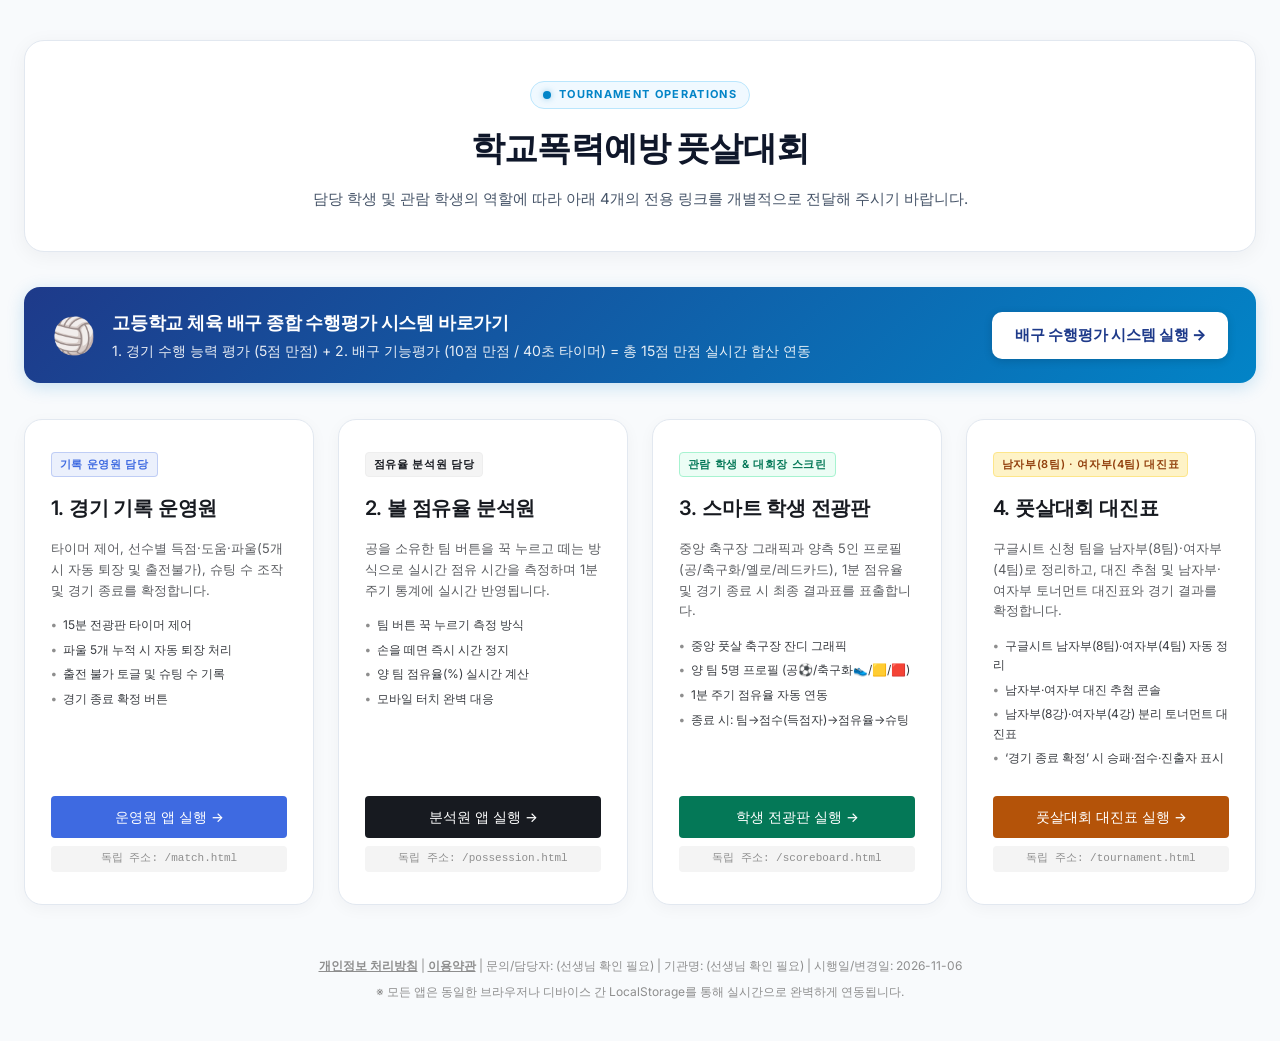
==== commit 1af24ea5: "feat(volleyball): update skill evaluation with 40s/50s timer, male-priority rubric, clean grid align" ====
--- a/index.html
+++ b/index.html
@@ -432,6 +432,20 @@
       <p class="portal-subtitle">담당 학생 및 관람 학생의 역할에 따라 아래 4개의 전용 링크를 개별적으로 전달해 주시기 바랍니다.</p>
     </header>
 
+    <!-- 배구 종합 수행평가 시스템 바로가기 배너 -->
+    <div style="background: linear-gradient(135deg, #1e3a8a, #0284c7); border-radius: 16px; padding: 1.25rem 1.75rem; color: #ffffff; display: flex; align-items: center; justify-content: space-between; box-shadow: 0 4px 18px rgba(2, 132, 199, 0.2); flex-wrap: wrap; gap: 1rem;">
+      <div style="display: flex; align-items: center; gap: 1rem;">
+        <span style="font-size: 2.2rem;">🏐</span>
+        <div>
+          <div style="font-size: 1.15rem; font-weight: 800; letter-spacing: -0.01em;">고등학교 체육 배구 종합 수행평가 시스템 바로가기</div>
+          <div style="font-size: 0.88rem; opacity: 0.9; margin-top: 2px;">1. 경기 수행 능력 평가 (5점 만점) + 2. 배구 기능평가 (10점 만점 / 40초 타이머) = 총 15점 만점 실시간 합산 연동</div>
+        </div>
+      </div>
+      <a href="volleyball/index.html" style="background: #ffffff; color: #1e3a8a; font-weight: 800; font-size: 0.95rem; padding: 0.7rem 1.4rem; border-radius: 10px; text-decoration: none; box-shadow: 0 2px 8px rgba(0,0,0,0.15); transition: all 0.2s ease;">
+        배구 수행평가 시스템 실행 →
+      </a>
+    </div>
+
     <main class="app-cards-grid">
       <!-- 1. 경기 기록 운영원 앱 (기존 그대로 유지) -->
       <a href="match.html" class="app-card card-match">
